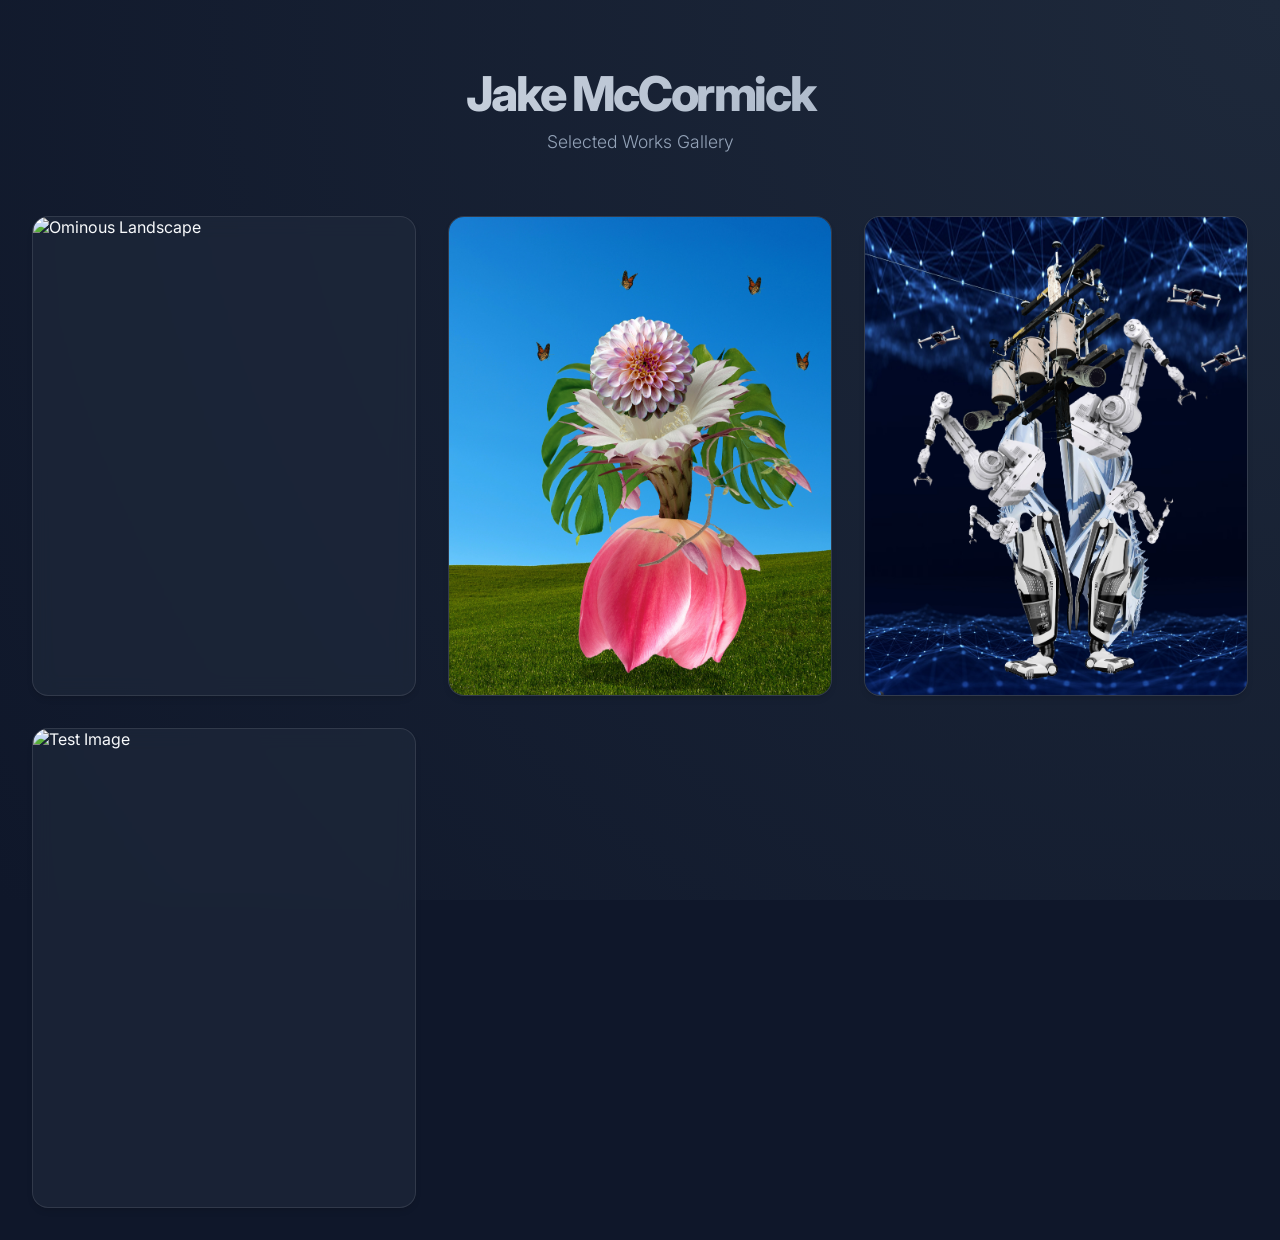
==== index.html @ 09d45e60 "first push" ====
<!DOCTYPE html>
<html lang="en">
<head>
    <meta charset="UTF-8">
    <meta name="viewport" content="width=device-width, initial-scale=1.0">
    <title>Jake McCormick | Gallery</title>
    <style>
        :root {
            --bg-color: #0f172a;
            --text-color: #f8fafc;
            --card-bg: rgba(30, 41, 59, 0.7);
            --card-border: rgba(255, 255, 255, 0.1);
        }

        * {
            margin: 0;
            padding: 0;
            box-sizing: border-box;
        }

        body {
            font-family: 'Inter', -apple-system, BlinkMacSystemFont, "Segoe UI", Roboto, Helvetica, Arial, sans-serif;
            background-color: var(--bg-color);
            color: var(--text-color);
            min-height: 100vh;
            display: flex;
            flex-direction: column;
            background-image: radial-gradient(circle at top right, #1e293b 0%, #0f172a 100%);
            background-attachment: fixed;
        }

        header {
            padding: 4rem 2rem 2rem;
            text-align: center;
        }

        h1 {
            font-size: 3rem;
            font-weight: 800;
            letter-spacing: -0.05em;
            margin-bottom: 0.5rem;
            background: linear-gradient(135deg, #e2e8f0 0%, #94a3b8 100%);
            -webkit-background-clip: text;
            -webkit-text-fill-color: transparent;
        }

        p.subtitle {
            font-size: 1.1rem;
            color: #94a3b8;
            font-weight: 300;
        }

        .gallery-container {
            max-width: 1400px;
            margin: 0 auto;
            padding: 2rem;
            flex: 1;
        }

        .gallery-grid {
            display: grid;
            grid-template-columns: repeat(auto-fit, minmax(300px, 1fr));
            gap: 2rem;
            justify-items: center;
        }

        .gallery-item {
            position: relative;
            width: 100%;
            border-radius: 16px;
            overflow: hidden;
            background: var(--card-bg);
            border: 1px solid var(--card-border);
            box-shadow: 0 4px 6px -1px rgba(0, 0, 0, 0.1), 0 2px 4px -1px rgba(0, 0, 0, 0.06);
            backdrop-filter: blur(10px);
            transition: all 0.4s cubic-bezier(0.4, 0, 0.2, 1);
            aspect-ratio: 4/5;
        }

        .gallery-item:hover {
            transform: translateY(-10px);
            box-shadow: 0 20px 25px -5px rgba(0, 0, 0, 0.2), 0 10px 10px -5px rgba(0, 0, 0, 0.04);
            border-color: rgba(255, 255, 255, 0.2);
        }

        .gallery-item img {
            width: 100%;
            height: 100%;
            object-fit: cover;
            transition: transform 0.7s ease;
        }

        .gallery-item:hover img {
            transform: scale(1.05);
        }

        .img-overlay {
            position: absolute;
            bottom: 0;
            left: 0;
            width: 100%;
            padding: 2rem 1.5rem 1.5rem;
            background: linear-gradient(to top, rgba(0,0,0,0.8) 0%, rgba(0,0,0,0) 100%);
            opacity: 0;
            transition: opacity 0.3s ease;
            display: flex;
            flex-direction: column;
            justify-content: flex-end;
        }

        .gallery-item:hover .img-overlay {
            opacity: 1;
        }

        .img-title {
            font-size: 1.25rem;
            font-weight: 600;
            margin-bottom: 0.25rem;
            color: white;
            text-shadow: 0 2px 4px rgba(0,0,0,0.5);
        }

        @media (max-width: 768px) {
            h1 {
                font-size: 2.5rem;
            }
            .gallery-grid {
                grid-template-columns: 1fr;
            }
        }
    </style>
    <!-- Import Inter Font -->
    <link href="https://fonts.googleapis.com/css2?family=Inter:wght@300;400;600;800&display=swap" rel="stylesheet">
</head>
<body>

    <header>
        <h1>Jake McCormick</h1>
        <p class="subtitle">Selected Works Gallery</p>
    </header>

    <main class="gallery-container">
        <div class="gallery-grid">
            
            <div class="gallery-item">
                <img src="images/McCormick_Jake_Ominous_Landscape.jpg" alt="Ominous Landscape" loading="lazy">
                <div class="img-overlay">
                    <span class="img-title">Ominous Landscape</span>
                </div>
            </div>

            <div class="gallery-item">
                <img src="images/MAYBEMcCormickJakeMonster1.jpg" alt="Monster 1" loading="lazy">
                <div class="img-overlay">
                    <span class="img-title">Monster 1</span>
                </div>
            </div>

            <div class="gallery-item">
                <img src="images/MAYBEMcCormickJakeMonster2.jpg" alt="Monster 2" loading="lazy">
                <div class="img-overlay">
                    <span class="img-title">Monster 2</span>
                </div>
            </div>

            <div class="gallery-item">
                <img src="images/testimg.jpg" alt="Test Image" loading="lazy">
                <div class="img-overlay">
                    <span class="img-title">Test Image</span>
                </div>
            </div>

        </div>
    </main>

</body>
</html>
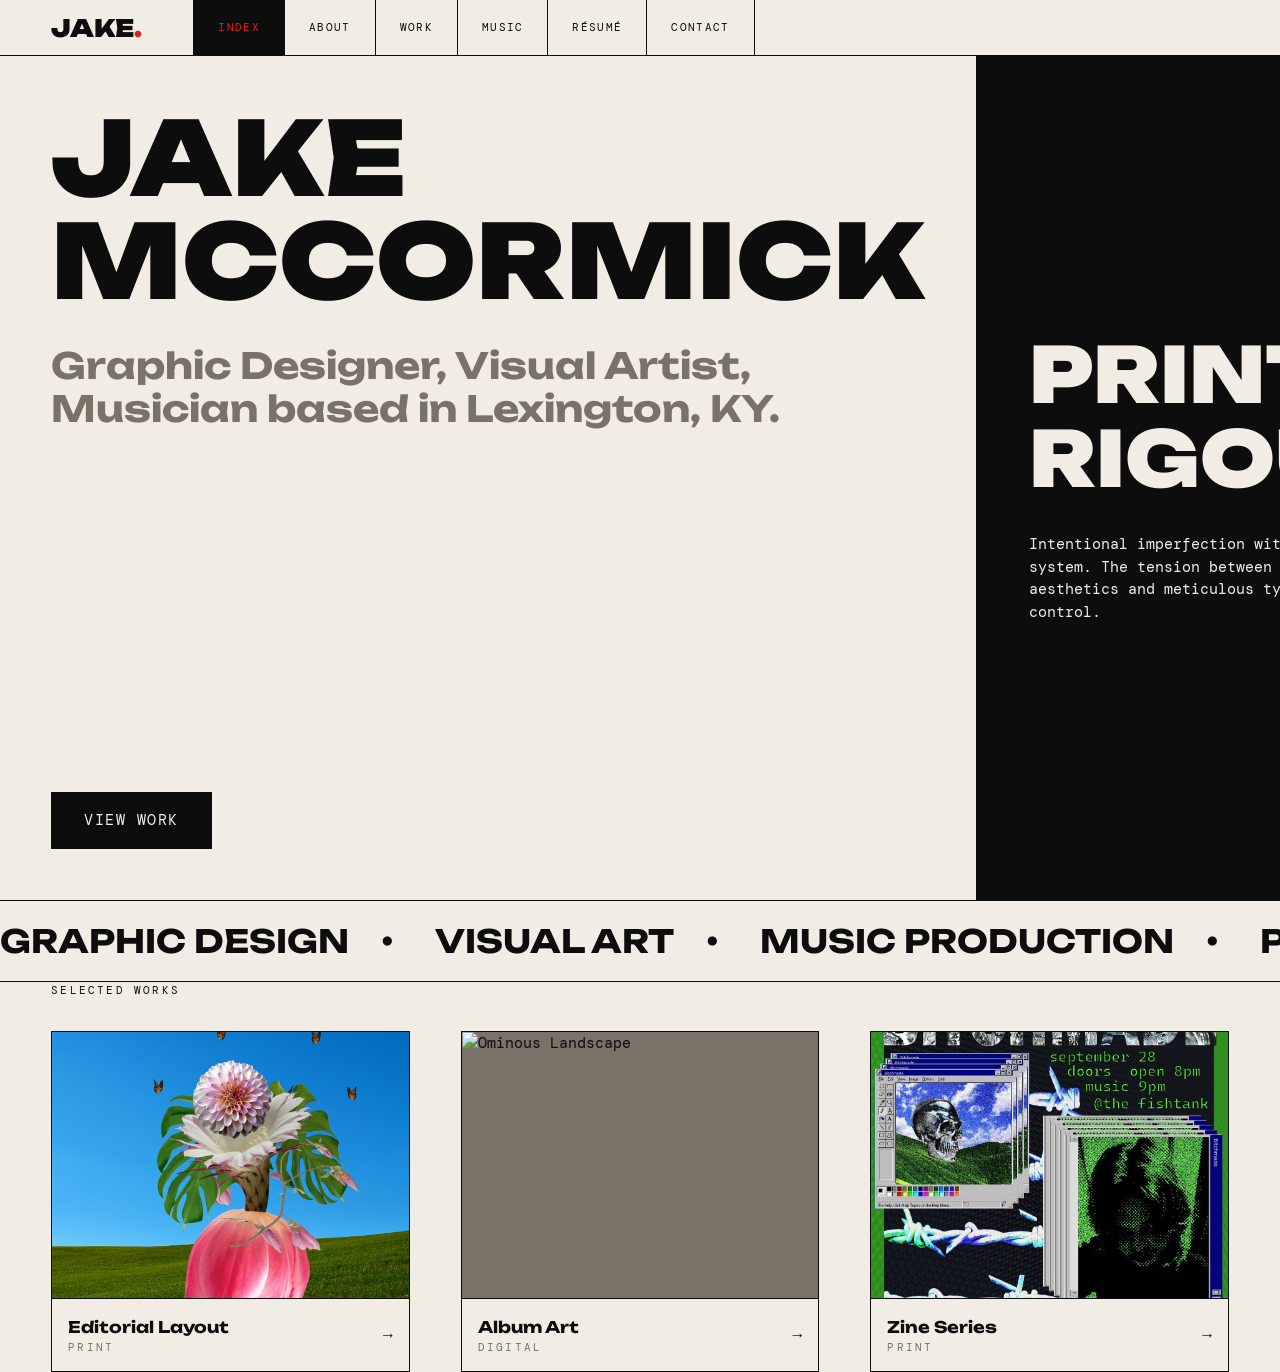
==== commit 2e437f21: "Update portfolio with new Swiss Brutalism design and personal info" ====
--- a/index.html
+++ b/index.html
@@ -1,177 +1,109 @@
 <!DOCTYPE html>
 <html lang="en">
+
 <head>
     <meta charset="UTF-8">
     <meta name="viewport" content="width=device-width, initial-scale=1.0">
-    <title>Jake McCormick | Gallery</title>
-    <style>
-        :root {
-            --bg-color: #0f172a;
-            --text-color: #f8fafc;
-            --card-bg: rgba(30, 41, 59, 0.7);
-            --card-border: rgba(255, 255, 255, 0.1);
-        }
+    <title>Jake McCormick | Portfolio</title>
+    <link rel="stylesheet" href="style.css">
+</head>
 
-        * {
-            margin: 0;
-            padding: 0;
-            box-sizing: border-box;
-        }
-
-        body {
-            font-family: 'Inter', -apple-system, BlinkMacSystemFont, "Segoe UI", Roboto, Helvetica, Arial, sans-serif;
-            background-color: var(--bg-color);
-            color: var(--text-color);
-            min-height: 100vh;
-            display: flex;
-            flex-direction: column;
-            background-image: radial-gradient(circle at top right, #1e293b 0%, #0f172a 100%);
-            background-attachment: fixed;
-        }
-
-        header {
-            padding: 4rem 2rem 2rem;
-            text-align: center;
-        }
-
-        h1 {
-            font-size: 3rem;
-            font-weight: 800;
-            letter-spacing: -0.05em;
-            margin-bottom: 0.5rem;
-            background: linear-gradient(135deg, #e2e8f0 0%, #94a3b8 100%);
-            -webkit-background-clip: text;
-            -webkit-text-fill-color: transparent;
-        }
-
-        p.subtitle {
-            font-size: 1.1rem;
-            color: #94a3b8;
-            font-weight: 300;
-        }
-
-        .gallery-container {
-            max-width: 1400px;
-            margin: 0 auto;
-            padding: 2rem;
-            flex: 1;
-        }
-
-        .gallery-grid {
-            display: grid;
-            grid-template-columns: repeat(auto-fit, minmax(300px, 1fr));
-            gap: 2rem;
-            justify-items: center;
-        }
-
-        .gallery-item {
-            position: relative;
-            width: 100%;
-            border-radius: 16px;
-            overflow: hidden;
-            background: var(--card-bg);
-            border: 1px solid var(--card-border);
-            box-shadow: 0 4px 6px -1px rgba(0, 0, 0, 0.1), 0 2px 4px -1px rgba(0, 0, 0, 0.06);
-            backdrop-filter: blur(10px);
-            transition: all 0.4s cubic-bezier(0.4, 0, 0.2, 1);
-            aspect-ratio: 4/5;
-        }
-
-        .gallery-item:hover {
-            transform: translateY(-10px);
-            box-shadow: 0 20px 25px -5px rgba(0, 0, 0, 0.2), 0 10px 10px -5px rgba(0, 0, 0, 0.04);
-            border-color: rgba(255, 255, 255, 0.2);
-        }
-
-        .gallery-item img {
-            width: 100%;
-            height: 100%;
-            object-fit: cover;
-            transition: transform 0.7s ease;
-        }
-
-        .gallery-item:hover img {
-            transform: scale(1.05);
-        }
-
-        .img-overlay {
-            position: absolute;
-            bottom: 0;
-            left: 0;
-            width: 100%;
-            padding: 2rem 1.5rem 1.5rem;
-            background: linear-gradient(to top, rgba(0,0,0,0.8) 0%, rgba(0,0,0,0) 100%);
-            opacity: 0;
-            transition: opacity 0.3s ease;
-            display: flex;
-            flex-direction: column;
-            justify-content: flex-end;
-        }
-
-        .gallery-item:hover .img-overlay {
-            opacity: 1;
-        }
-
-        .img-title {
-            font-size: 1.25rem;
-            font-weight: 600;
-            margin-bottom: 0.25rem;
-            color: white;
-            text-shadow: 0 2px 4px rgba(0,0,0,0.5);
-        }
-
-        @media (max-width: 768px) {
-            h1 {
-                font-size: 2.5rem;
-            }
-            .gallery-grid {
-                grid-template-columns: 1fr;
-            }
-        }
-    </style>
-    <!-- Import Inter Font -->
-    <link href="https://fonts.googleapis.com/css2?family=Inter:wght@300;400;600;800&display=swap" rel="stylesheet">
-</head>
 <body>
 
-    <header>
-        <h1>Jake McCormick</h1>
-        <p class="subtitle">Selected Works Gallery</p>
+    <!-- Navigation -->
+    <nav class="nav-bar">
+        <a href="index.html" class="nav-logo">JAKE<span>.</span></a>
+        <div class="nav-links">
+            <a href="index.html" class="nav-item active">Index</a>
+            <a href="about/index.html" class="nav-item">About</a>
+            <a href="work/index.html" class="nav-item">Work</a>
+            <a href="music/index.html" class="nav-item">Music</a>
+            <a href="resume/index.html" class="nav-item">Résumé</a>
+            <a href="contact/index.html" class="nav-item">Contact</a>
+        </div>
+    </nav>
+
+    <!-- Hero Section -->
+    <header class="page-wrap">
+        <div class="hero-split">
+            <div class="hero-left">
+                <div>
+                    <h1 class="t-display mb-2">Jake<br>McCormick</h1>
+                    <p class="t-section t-secondary">Graphic Designer, Visual Artist, Musician based in Lexington, KY.
+                    </p>
+                </div>
+                <div class="mt-4">
+                    <a href="work/index.html" class="btn btn-fill">View Work</a>
+                </div>
+            </div>
+            <div class="hero-right">
+                <h2 class="t-heading mb-2">Print<br>Rigour</h2>
+                <p class="t-body">Intentional imperfection within a precise system. The tension between raw DIY
+                    aesthetics and meticulous typographic control.</p>
+            </div>
+        </div>
     </header>
 
-    <main class="gallery-container">
-        <div class="gallery-grid">
-            
-            <div class="gallery-item">
-                <img src="images/McCormick_Jake_Ominous_Landscape.jpg" alt="Ominous Landscape" loading="lazy">
-                <div class="img-overlay">
-                    <span class="img-title">Ominous Landscape</span>
+    <!-- Marquee -->
+    <div class="marquee-container">
+        <div class="marquee-content">
+            <span>Graphic Design</span><span>•</span>
+            <span>Visual Art</span><span>•</span>
+            <span>Music Production</span><span>•</span>
+            <span>Print Design</span><span>•</span>
+            <span>Typography</span><span>•</span>
+            <span>Graphic Design</span><span>•</span>
+            <span>Visual Art</span><span>•</span>
+            <span>Music Production</span><span>•</span>
+            <span>Print Design</span><span>•</span>
+            <span>Typography</span><span>•</span>
+        </div>
+    </div>
+
+    <!-- Work Preview Section -->
+    <section class="container">
+        <div class="t-label mb-2">Selected Works</div>
+        <div class="grid grid-3">
+
+            <!-- Work Card 1 -->
+            <a href="work/index.html" class="project-card hover-lift">
+                <img src="images/MAYBEMcCormickJakeMonster1.jpg" alt="Monster" class="card-img">
+                <div class="card-info">
+                    <div>
+                        <div class="t-card">Editorial Layout</div>
+                        <div class="t-label t-secondary">Print</div>
+                    </div>
+                    <div class="card-arrow t-card">→</div>
                 </div>
-            </div>
+            </a>
 
-            <div class="gallery-item">
-                <img src="images/MAYBEMcCormickJakeMonster1.jpg" alt="Monster 1" loading="lazy">
-                <div class="img-overlay">
-                    <span class="img-title">Monster 1</span>
+            <!-- Work Card 2 -->
+            <a href="work/index.html" class="project-card hover-lift">
+                <img src="images/Ominous%20Landscape2.jpg" alt="Ominous Landscape" class="card-img">
+                <div class="card-info">
+                    <div>
+                        <div class="t-card">Album Art</div>
+                        <div class="t-label t-secondary">Digital</div>
+                    </div>
+                    <div class="card-arrow t-card">→</div>
                 </div>
-            </div>
+            </a>
 
-            <div class="gallery-item">
-                <img src="images/MAYBEMcCormickJakeMonster2.jpg" alt="Monster 2" loading="lazy">
-                <div class="img-overlay">
-                    <span class="img-title">Monster 2</span>
+            <!-- Work Card 3 -->
+            <a href="work/index.html" class="project-card hover-lift">
+                <img src="images/BitchmadePoster.jpg" alt="Poster" class="card-img">
+                <div class="card-info">
+                    <div>
+                        <div class="t-card">Zine Series</div>
+                        <div class="t-label t-secondary">Print</div>
+                    </div>
+                    <div class="card-arrow t-card">→</div>
                 </div>
-            </div>
-
-            <div class="gallery-item">
-                <img src="images/testimg.jpg" alt="Test Image" loading="lazy">
-                <div class="img-overlay">
-                    <span class="img-title">Test Image</span>
-                </div>
-            </div>
+            </a>
 
         </div>
-    </main>
+    </section>
 
 </body>
-</html>
+
+</html>
--- a/style.css
+++ b/style.css
@@ -0,0 +1,589 @@
+@import url('https://fonts.googleapis.com/css2?family=DM+Mono:wght@400;500&family=Unbounded:wght@400;700;900&display=swap');
+
+:root {
+  /* Colors */
+  --c-bone: #F2EDE4;
+  --c-ink: #0D0D0D;
+  --c-red: #D9220F;
+  --c-mid: #7A7167;
+
+  /* Typography Scale */
+  --f-display: clamp(52px, 8vw, 128px);
+  --f-heading: clamp(40px, 6vw, 88px);
+  --f-section: clamp(18px, 3vw, 36px);
+  --f-card: clamp(14px, 1.5vw, 16px);
+  --f-body: clamp(13px, 1.5vw, 15px);
+  --f-label: clamp(10px, 1.2vw, 11px);
+
+  /* Spacing */
+  --nav-h: 56px;
+  --pad: clamp(20px, 4vw, 64px);
+  --max-w: 1280px;
+  
+  /* Borders */
+  --rule: 1px solid var(--c-ink);
+  --rule-mid: 1px solid #C8C2B8;
+  
+  /* Fonts */
+  --font-display: 'Unbounded', sans-serif;
+  --font-mono: 'DM Mono', monospace;
+}
+
+/* Reset */
+* {
+  box-sizing: border-box;
+  margin: 0;
+  padding: 0;
+}
+
+body {
+  background-color: var(--c-bone);
+  color: var(--c-ink);
+  font-family: var(--font-mono);
+  font-size: var(--f-body);
+  line-height: 1.5;
+  -webkit-font-smoothing: antialiased;
+  overflow-x: hidden;
+}
+
+img {
+  max-width: 100%;
+  display: block;
+}
+
+a {
+  color: inherit;
+  text-decoration: none;
+}
+
+ul {
+  list-style: none;
+}
+
+/* Typography Classes */
+.t-display {
+  font-family: var(--font-display);
+  font-size: var(--f-display);
+  font-weight: 900;
+  line-height: 1;
+  text-transform: uppercase;
+}
+
+.t-heading {
+  font-family: var(--font-display);
+  font-size: var(--f-heading);
+  font-weight: 900;
+  line-height: 1.1;
+  text-transform: uppercase;
+}
+
+.t-section {
+  font-family: var(--font-display);
+  font-size: var(--f-section);
+  font-weight: 700;
+  line-height: 1.2;
+}
+
+.t-card {
+  font-family: var(--font-display);
+  font-size: var(--f-card);
+  font-weight: 700;
+}
+
+.t-body {
+  font-family: var(--font-mono);
+  font-size: var(--f-body);
+  font-weight: 400;
+}
+
+.t-label {
+  font-family: var(--font-mono);
+  font-size: var(--f-label);
+  text-transform: uppercase;
+  letter-spacing: 0.2em;
+}
+
+.t-secondary {
+  color: var(--c-mid);
+}
+
+.t-red {
+  color: var(--c-red);
+}
+
+/* Layout Utilities */
+.container {
+  max-width: var(--max-w);
+  margin: 0 auto;
+  padding: 0 var(--pad);
+}
+
+.grid {
+  display: grid;
+  gap: var(--pad);
+}
+
+.grid-2 {
+  grid-template-columns: repeat(2, 1fr);
+}
+
+.grid-3 {
+  grid-template-columns: repeat(3, 1fr);
+}
+
+.grid-auto {
+  grid-template-columns: repeat(auto-fill, minmax(280px, 1fr));
+}
+
+@media (max-width: 1023px) {
+  .grid-2, .grid-3 {
+    grid-template-columns: 1fr;
+  }
+}
+
+/* Navigation System */
+.nav-bar {
+  position: fixed;
+  top: 0;
+  left: 0;
+  width: 100%;
+  height: var(--nav-h);
+  background-color: var(--c-bone);
+  border-bottom: var(--rule);
+  display: flex;
+  z-index: 100;
+}
+
+.nav-logo {
+  font-family: var(--font-display);
+  font-size: 1.5rem;
+  font-weight: 900;
+  display: flex;
+  align-items: center;
+  padding: 0 var(--pad);
+  border-right: var(--rule);
+}
+
+.nav-logo span {
+  color: var(--c-red);
+}
+
+.nav-links {
+  display: flex;
+  flex: 1;
+  overflow-x: auto;
+  scrollbar-width: none;
+}
+
+.nav-links::-webkit-scrollbar {
+  display: none;
+}
+
+.nav-item {
+  display: flex;
+  align-items: center;
+  padding: 0 1.5rem;
+  border-right: var(--rule);
+  font-family: var(--font-mono);
+  font-size: 11px;
+  text-transform: uppercase;
+  letter-spacing: 0.12em;
+  transition: background 0.15s, color 0.15s;
+  white-space: nowrap;
+}
+
+.nav-item:hover {
+  background-color: var(--c-ink);
+  color: var(--c-bone);
+}
+
+.nav-item.active {
+  background-color: var(--c-ink);
+  color: var(--c-red);
+}
+
+/* Page Layout */
+.page-wrap {
+  padding-top: var(--nav-h);
+  min-height: 100vh;
+}
+
+section {
+  padding: var(--pad) 0;
+  border-bottom: var(--rule);
+}
+
+section:last-child {
+  border-bottom: none;
+}
+
+/* Interaction & Motion */
+.hover-lift {
+  transition: transform 0.2s, box-shadow 0.2s;
+}
+
+.hover-lift:hover {
+  transform: translateY(-3px);
+  box-shadow: 0 4px 0 var(--c-ink);
+}
+
+.btn {
+  display: inline-block;
+  padding: 1rem 2rem;
+  border: var(--rule);
+  background: transparent;
+  color: var(--c-ink);
+  font-family: var(--font-mono);
+  font-size: var(--f-body);
+  text-transform: uppercase;
+  letter-spacing: 0.1em;
+  cursor: pointer;
+  transition: background 0.15s, color 0.15s;
+}
+
+.btn:hover {
+  background-color: var(--c-ink);
+  color: var(--c-bone);
+}
+
+.btn-fill {
+  background-color: var(--c-ink);
+  color: var(--c-bone);
+}
+
+.btn-fill:hover {
+  background-color: var(--c-red);
+  border-color: var(--c-red);
+}
+
+/* Hero Section */
+.hero-split {
+  display: grid;
+  grid-template-columns: 1fr 1fr;
+  min-height: calc(100vh - var(--nav-h));
+}
+
+.hero-left {
+  padding: var(--pad);
+  display: flex;
+  flex-direction: column;
+  justify-content: space-between;
+  border-right: var(--rule);
+}
+
+.hero-right {
+  background-color: var(--c-ink);
+  color: var(--c-bone);
+  padding: var(--pad);
+  display: flex;
+  flex-direction: column;
+  justify-content: center;
+}
+
+@media (max-width: 700px) {
+  .hero-split {
+    grid-template-columns: 1fr;
+  }
+  .hero-left {
+    border-right: none;
+    border-bottom: var(--rule);
+    min-height: 50vh;
+  }
+}
+
+/* Marquee */
+.marquee-container {
+  overflow: hidden;
+  white-space: nowrap;
+  border-top: var(--rule);
+  border-bottom: var(--rule);
+  padding: 1rem 0;
+  background-color: var(--c-bone);
+}
+
+.marquee-content {
+  display: inline-block;
+  animation: marquee 20s linear infinite;
+}
+
+.marquee-content span {
+  font-family: var(--font-display);
+  font-weight: 700;
+  font-size: 2rem;
+  text-transform: uppercase;
+  margin-right: 2rem;
+}
+
+@keyframes marquee {
+  0% { transform: translateX(0); }
+  100% { transform: translateX(-50%); }
+}
+
+/* Availability Dot */
+.avail-dot {
+  display: inline-block;
+  width: 12px;
+  height: 12px;
+  border-radius: 50%;
+  background-color: var(--c-red);
+  margin-right: 8px;
+  animation: pulse-dot 2s ease infinite;
+}
+
+@keyframes pulse-dot {
+  0% { opacity: 1; }
+  50% { opacity: 0.4; }
+  100% { opacity: 1; }
+}
+
+/* Project Cards */
+.project-card {
+  border: var(--rule);
+  display: block;
+  overflow: hidden;
+  background-color: var(--c-bone);
+  transition: background 0.15s, color 0.15s;
+}
+
+.project-card:hover {
+  background-color: var(--c-ink);
+  color: var(--c-bone);
+}
+
+.project-card:hover .card-arrow {
+  transform: translateX(5px);
+  color: var(--c-red);
+}
+
+.card-img {
+  aspect-ratio: 4/3;
+  border-bottom: var(--rule);
+  background-color: var(--c-mid);
+  object-fit: cover;
+  width: 100%;
+}
+
+.card-info {
+  padding: 1rem;
+  display: flex;
+  justify-content: space-between;
+  align-items: center;
+}
+
+.card-arrow {
+  transition: transform 0.15s, color 0.15s;
+  font-family: var(--font-mono);
+}
+
+/* About Layout */
+.about-grid {
+  display: grid;
+  grid-template-columns: 3fr 2fr;
+  gap: var(--pad);
+}
+
+@media (max-width: 1023px) {
+  .about-grid {
+    grid-template-columns: 1fr;
+  }
+}
+
+.skill-bar-container {
+  margin-bottom: 1.5rem;
+}
+
+.skill-bar-header {
+  display: flex;
+  justify-content: space-between;
+  margin-bottom: 0.5rem;
+}
+
+.skill-bar-track {
+  height: 8px;
+  background-color: transparent;
+  border: var(--rule);
+  width: 100%;
+}
+
+.skill-bar-fill {
+  height: 100%;
+  background-color: var(--c-ink);
+}
+
+.tag-cloud {
+  display: flex;
+  flex-wrap: wrap;
+  gap: 0.5rem;
+}
+
+.tag {
+  border: var(--rule);
+  padding: 0.25rem 0.75rem;
+  border-radius: 100px;
+}
+
+/* Work Filter Tabs */
+.filter-tabs {
+  display: flex;
+  border-bottom: var(--rule);
+  margin-bottom: var(--pad);
+  overflow-x: auto;
+}
+
+.filter-tab {
+  padding: 1rem 2rem;
+  border-right: var(--rule);
+  cursor: pointer;
+  background: transparent;
+  border-top: none;
+  border-left: none;
+  font-family: var(--font-mono);
+  text-transform: uppercase;
+}
+
+.filter-tab.active {
+  background-color: var(--c-ink);
+  color: var(--c-bone);
+}
+
+.collapsible-header {
+  display: flex;
+  justify-content: space-between;
+  align-items: center;
+  padding: 1rem 0;
+  border-bottom: var(--rule);
+  cursor: pointer;
+  margin-bottom: 2rem;
+}
+
+/* Resume Sidebar */
+.resume-layout {
+  display: grid;
+  grid-template-columns: 1fr 3fr;
+  gap: var(--pad);
+  align-items: start;
+}
+
+.resume-sidebar {
+  position: sticky;
+  top: calc(var(--nav-h) + var(--pad));
+  border-right: var(--rule);
+  padding-right: var(--pad);
+}
+
+@media (max-width: 1023px) {
+  .resume-layout {
+    grid-template-columns: 1fr;
+  }
+  .resume-sidebar {
+    position: static;
+    border-right: none;
+    padding-right: 0;
+    border-bottom: var(--rule);
+    padding-bottom: var(--pad);
+  }
+}
+
+.timeline-entry {
+  margin-bottom: 3rem;
+}
+
+.timeline-header {
+  display: flex;
+  justify-content: space-between;
+  border-bottom: var(--rule-mid);
+  padding-bottom: 0.5rem;
+  margin-bottom: 1rem;
+}
+
+/* Contact Form */
+.contact-layout {
+  display: grid;
+  grid-template-columns: 1fr 1fr;
+  gap: var(--pad);
+}
+
+@media (max-width: 1023px) {
+  .contact-layout {
+    grid-template-columns: 1fr;
+  }
+}
+
+.contact-card {
+  display: block;
+  padding: 2rem;
+  border: var(--rule);
+  margin-bottom: 1rem;
+  transition: padding-left 0.15s, background 0.15s, color 0.15s;
+}
+
+.contact-card:hover {
+  padding-left: 2.5rem;
+  background-color: var(--c-ink);
+  color: var(--c-bone);
+}
+
+.form-group {
+  margin-bottom: 2rem;
+}
+
+.form-input {
+  width: 100%;
+  background: transparent;
+  border: none;
+  border-bottom: var(--rule);
+  padding: 1rem 0;
+  font-family: var(--font-mono);
+  font-size: var(--f-body);
+  color: var(--c-ink);
+  outline: none;
+}
+
+.form-input:focus {
+  border-bottom-color: var(--c-red);
+}
+
+.checkbox-group {
+  display: flex;
+  flex-wrap: wrap;
+  gap: 1rem;
+  margin-top: 1rem;
+}
+
+.checkbox-label {
+  display: flex;
+  align-items: center;
+  cursor: pointer;
+}
+
+.checkbox-label input {
+  margin-right: 0.5rem;
+  accent-color: var(--c-ink);
+}
+
+#success-msg {
+  display: none;
+  padding: 2rem;
+  background-color: var(--c-ink);
+  color: var(--c-bone);
+  border: 1px solid var(--c-red);
+}
+
+/* Utility layout */
+.mb-1 { margin-bottom: 1rem; }
+.mb-2 { margin-bottom: 2rem; }
+.mb-4 { margin-bottom: 4rem; }
+.mt-4 { margin-top: 4rem; }
+.pb-2 { padding-bottom: 2rem; }
+.pt-2 { padding-top: 2rem; }
+
+/* Image placeholder */
+.img-placeholder {
+  background-color: var(--c-mid);
+  width: 100%;
+  aspect-ratio: 1;
+}
+
+.aspect-video {
+  aspect-ratio: 16/9;
+}
